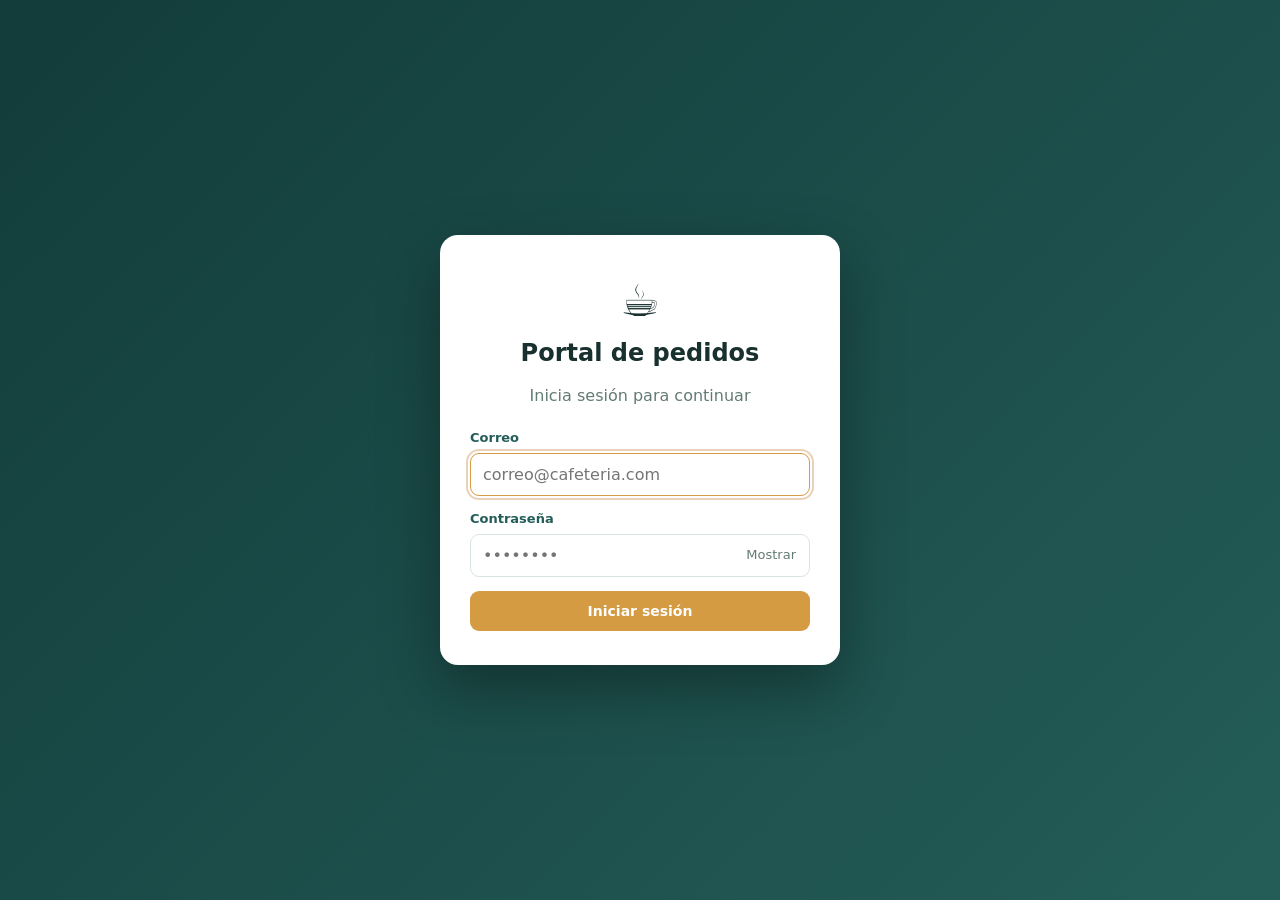
==== wwwroot/index.html @ cc50c9fa "Subi toda la base de datos con el HTML" ====
<!DOCTYPE html>
<html lang="es">
<head>
  <meta charset="utf-8">
  <meta name="viewport" content="width=device-width, initial-scale=1">
  <title>Iniciar sesión · Cafetería</title>
  <meta name="theme-color" content="#123c3a">
  <meta name="apple-mobile-web-app-capable" content="yes">
  <meta name="apple-mobile-web-app-status-bar-style" content="default">
  <meta name="apple-mobile-web-app-title" content="Cafetería">
  <link rel="manifest" href="manifest.webmanifest">
  <link rel="icon" type="image/png" href="icons/favicon-48.png">
  <link rel="apple-touch-icon" href="icons/apple-touch-icon.png">
  <link rel="stylesheet" href="css/estilos.css">
</head>
<body data-pagina="login">
<div class="login-fondo">
  <form class="login-tarjeta" id="login-form" novalidate>
    <div class="logo">☕</div>
    <h1>Portal de pedidos</h1>
    <p class="sub">Inicia sesión para continuar</p>

    <div id="login-error" class="aviso aviso-error" hidden></div>

    <div class="campo">
      <label for="correo">Correo</label>
      <input type="email" id="correo" autocomplete="username" placeholder="correo@cafeteria.com" autofocus>
    </div>
    <div class="campo">
      <label for="contrasena">Contraseña</label>
      <div class="campo-clave">
        <input type="password" id="contrasena" autocomplete="current-password" placeholder="••••••••">
        <button type="button" id="ver-clave">Mostrar</button>
      </div>
    </div>

    <button type="submit" class="btn btn-primario btn-bloque" id="btn-entrar">Iniciar sesión</button>
    <button type="button" class="btn btn-secundario btn-bloque pwa-instalar" id="btn-instalar-app" hidden>📲 Instalar aplicación</button>
  </form>
</div>
<script src="js/app.js"></script>
<script src="js/login.js"></script>
</body>
</html>
---- wwwroot/css/estilos.css ----
:root {
  --cafe-oscuro: #123c3a;
  --cafe: #245d58;
  --acento: #d49b43;
  --acento-oscuro: #b67d2e;
  --crema: #f4f7f4;
  --superficie: #ffffff;
  --borde: #d8e5df;
  --texto: #18302e;
  --suave: #637b75;
  --ok: #2e7d4f;
  --ok-fondo: #e4f3ea;
  --error: #b3372f;
  --error-fondo: #fbe9e7;
  --aviso: #9a6412;
  --aviso-fondo: #fdf1d9;
  --radio: 12px;
  --sombra: 0 1px 3px rgba(18, 60, 58, .08), 0 6px 18px rgba(18, 60, 58, .06);
}

* { box-sizing: border-box; }

body {
  margin: 0;
  font-family: system-ui, -apple-system, "Segoe UI", Roboto, "Helvetica Neue", Arial, sans-serif;
  background: var(--crema);
  color: var(--texto);
  line-height: 1.45;
}

h1, h2, h3 { margin: 0; line-height: 1.2; }
button, input, select, textarea { font: inherit; color: inherit; }
[hidden] { display: none !important; }

/* ---------- Layout ---------- */
.layout { display: flex; min-height: 100vh; }
.principal { flex: 1; min-width: 0; display: flex; flex-direction: column; }
.contenido { padding: 24px; max-width: 1280px; width: 100%; margin: 0 auto; }

.sidebar {
  width: 250px;
  background: var(--cafe-oscuro);
  color: #edf7f2;
  position: sticky;
  top: 0;
  height: 100vh;
  display: flex;
  flex-direction: column;
  padding: 20px 14px;
  flex-shrink: 0;
  z-index: 30;
}
.marca { display: flex; align-items: center; gap: 12px; padding: 4px 8px 20px; }
.marca .logo { font-size: 28px; }
.marca strong { display: block; font-size: 17px; }
.marca small { color: #bad6ce; }

.sidebar nav { display: flex; flex-direction: column; gap: 4px; flex: 1; overflow-y: auto; }
.sidebar nav a {
  display: flex; align-items: center; gap: 12px;
  padding: 10px 12px; border-radius: 10px;
  color: #e0f0ea; text-decoration: none; font-size: 15px;
}
.sidebar nav a:hover { background: rgba(255, 255, 255, .08); }
.sidebar nav a.activo { background: var(--acento); color: #fff; font-weight: 600; }

.usuario-caja { border-top: 1px solid rgba(255, 255, 255, .15); padding: 14px 8px 0; }
.usuario-caja strong { display: block; }
.usuario-caja small { color: #bad6ce; display: block; margin-bottom: 10px; }

.topbar {
  display: flex; align-items: center; gap: 14px;
  padding: 16px 24px;
  background: var(--superficie);
  border-bottom: 1px solid var(--borde);
  position: sticky; top: 0; z-index: 20;
}
.topbar h1 { font-size: 20px; flex: 1; }
.topbar-usuario { color: var(--suave); font-size: 14px; }
.btn-menu { display: none; background: none; border: 0; font-size: 24px; cursor: pointer; padding: 2px 6px; }
.overlay { display: none; }

@media (max-width: 860px) {
  .sidebar { position: fixed; left: 0; top: 0; transform: translateX(-100%); transition: transform .2s; }
  .sidebar.abierto { transform: translateX(0); }
  .overlay.visible { display: block; position: fixed; inset: 0; background: rgba(0, 0, 0, .4); z-index: 25; }
  .btn-menu { display: inline-block; }
  .contenido { padding: 16px; }
  .topbar { padding: 12px 16px; }
  .topbar-usuario { display: none; }
}

/* ---------- Tarjetas ---------- */
.tarjeta {
  background: var(--superficie);
  border: 1px solid var(--borde);
  border-radius: var(--radio);
  box-shadow: var(--sombra);
}
.tarjeta-cuerpo { padding: 18px; }
.tarjeta-titulo { font-size: 16px; padding: 16px 18px 0; }
.tarjeta-sub { color: var(--suave); font-size: 13px; padding: 2px 18px 0; }

.grid-stats { display: grid; grid-template-columns: repeat(auto-fit, minmax(190px, 1fr)); gap: 14px; margin-bottom: 20px; }
.stat { padding: 18px; }
.stat .etiqueta { color: var(--suave); font-size: 13px; }
.stat .valor { font-size: 28px; font-weight: 700; margin-top: 4px; }
.stat.alerta .valor { color: var(--aviso); }
.stat.peligro .valor { color: var(--error); }
.stat.bueno .valor { color: var(--ok); }

.grid-2 { display: grid; grid-template-columns: 1fr 1fr; gap: 18px; }
@media (max-width: 1000px) { .grid-2 { grid-template-columns: 1fr; } }

/* ---------- Botones ---------- */
.btn {
  display: inline-flex; align-items: center; justify-content: center; gap: 6px;
  padding: 9px 16px; border-radius: 9px;
  border: 1px solid transparent; cursor: pointer;
  font-weight: 600; font-size: 14px; text-decoration: none;
  transition: background .15s, border-color .15s;
}
.btn:disabled { opacity: .6; cursor: not-allowed; }
.btn-primario { background: var(--acento); color: #fff; }
.btn-primario:hover:not(:disabled) { background: var(--acento-oscuro); }
.btn-secundario { background: var(--superficie); border-color: var(--borde); color: var(--texto); }
.btn-secundario:hover:not(:disabled) { background: #f3ece1; }
.btn-peligro { background: var(--error); color: #fff; }
.btn-peligro:hover:not(:disabled) { background: #8f2b24; }
.btn-chico { padding: 5px 10px; font-size: 13px; }
.btn-bloque { width: 100%; }
.btn-fantasma { background: transparent; color: #e0f0ea; border-color: rgba(255, 255, 255, .25); }
.btn-fantasma:hover { background: rgba(255, 255, 255, .1); }

/* ---------- Formularios ---------- */
input, select, textarea {
  width: 100%;
  padding: 9px 12px;
  border: 1px solid var(--borde);
  border-radius: 9px;
  background: #fff;
}
input:focus, select:focus, textarea:focus { outline: 2px solid rgba(194, 124, 58, .35); border-color: var(--acento); }
label { display: block; font-size: 13px; font-weight: 600; margin-bottom: 5px; color: var(--cafe); }
.campo { margin-bottom: 14px; }
.campo small { color: var(--suave); }
.form-grid { display: grid; grid-template-columns: 1fr 1fr; gap: 0 16px; }
.form-grid .completo { grid-column: 1 / -1; }
@media (max-width: 600px) { .form-grid { grid-template-columns: 1fr; } }

.barra-herramientas { display: flex; flex-wrap: wrap; gap: 10px; margin-bottom: 16px; align-items: flex-end; }
.barra-herramientas .grow { flex: 1; min-width: 200px; }
.barra-herramientas select, .barra-herramientas input { width: auto; min-width: 170px; }
.barra-herramientas input[type="search"] { width: 100%; }
.filtro { display: flex; flex-direction: column; }
.filtro label { margin-bottom: 3px; font-size: 12px; }

/* ---------- Tablas ---------- */
.tabla-wrap { overflow-x: auto; }
table { width: 100%; border-collapse: collapse; font-size: 14px; }
th {
  text-align: left; font-size: 12px; text-transform: uppercase; letter-spacing: .04em;
  color: var(--suave); padding: 12px 16px; border-bottom: 1px solid var(--borde); white-space: nowrap;
}
td { padding: 12px 16px; border-bottom: 1px solid #f0e9dd; vertical-align: middle; }
tbody tr:last-child td { border-bottom: 0; }
tbody tr:hover { background: #fdfaf5; }
td small { display: block; color: var(--suave); }
.col-acciones { width: 1%; white-space: nowrap; text-align: right; }
td.col-acciones { display: table-cell; }
td.col-acciones .btn + .btn { margin-left: 6px; }
.num { text-align: right; font-variant-numeric: tabular-nums; }
.vacio { text-align: center; color: var(--suave); padding: 28px 16px; }

/* ---------- Insignias ---------- */
.badge { display: inline-block; padding: 3px 10px; border-radius: 999px; font-size: 12px; font-weight: 600; white-space: nowrap; }
.badge-ok { background: var(--ok-fondo); color: var(--ok); }
.badge-error { background: var(--error-fondo); color: var(--error); }
.badge-aviso { background: var(--aviso-fondo); color: var(--aviso); }
.badge-gris { background: #eee7dc; color: var(--suave); }

/* ---------- Dialogos ---------- */
dialog.dialogo {
  border: 0; border-radius: 14px; padding: 0;
  width: min(560px, calc(100vw - 32px));
  box-shadow: 0 20px 60px rgba(0, 0, 0, .3);
  color: var(--texto);
}
dialog.dialogo-chico { width: min(400px, calc(100vw - 32px)); }
dialog.dialogo-ancho { width: min(760px, calc(100vw - 32px)); }
dialog.dialogo::backdrop { background: rgba(35, 20, 12, .55); }
.dialogo-cab { padding: 18px 22px; border-bottom: 1px solid var(--borde); display: flex; justify-content: space-between; align-items: center; }
.dialogo-cab h2 { font-size: 18px; }
.dialogo-cuerpo { padding: 20px 22px; max-height: 70vh; overflow-y: auto; }
.dialogo-pie { padding: 14px 22px; border-top: 1px solid var(--borde); display: flex; justify-content: flex-end; gap: 10px; background: #fcf9f4; border-radius: 0 0 14px 14px; }
.cerrar { background: none; border: 0; font-size: 22px; cursor: pointer; color: var(--suave); }

/* ---------- Mensajes ---------- */
.aviso { padding: 10px 14px; border-radius: 9px; font-size: 14px; margin-bottom: 14px; }
.aviso-error { background: var(--error-fondo); color: var(--error); }
.aviso-ok { background: var(--ok-fondo); color: var(--ok); }

#toasts { position: fixed; right: 18px; bottom: 18px; display: flex; flex-direction: column; gap: 10px; z-index: 1000; }
.toast {
  background: var(--cafe-oscuro); color: #fff; padding: 12px 16px; border-radius: 10px;
  box-shadow: 0 8px 24px rgba(0, 0, 0, .25); max-width: 360px; font-size: 14px;
  border-left: 5px solid var(--ok); animation: entra .2s ease-out;
}
.toast.error { border-left-color: #ef6b5f; }
@keyframes entra { from { opacity: 0; transform: translateY(8px); } to { opacity: 1; transform: none; } }

/* ---------- Login ---------- */
.login-fondo {
  min-height: 100vh; display: grid; place-items: center; padding: 20px;
  background: linear-gradient(135deg, var(--cafe-oscuro), var(--cafe));
}
.login-tarjeta {
  background: #fff; border-radius: 18px; padding: 34px 30px; width: min(400px, 100%);
  box-shadow: 0 24px 60px rgba(0, 0, 0, .35);
}
.login-tarjeta .logo { font-size: 44px; text-align: center; }
.login-tarjeta h1 { text-align: center; font-size: 24px; margin: 6px 0 4px; }
.login-tarjeta .sub { text-align: center; color: var(--suave); margin-bottom: 22px; }
.campo-clave { position: relative; }
.campo-clave button {
  position: absolute; right: 6px; top: 50%; transform: translateY(-50%);
  background: none; border: 0; cursor: pointer; color: var(--suave); padding: 6px 8px; font-size: 13px;
}
.demo { margin-top: 16px; font-size: 12px; color: var(--suave); text-align: center; }

/* ---------- Nuevo pedido ---------- */
.pedido-layout { display: grid; grid-template-columns: 1fr 390px; gap: 18px; align-items: start; }
@media (max-width: 1050px) { .pedido-layout { grid-template-columns: 1fr; } }
.chips { display: flex; flex-wrap: wrap; gap: 8px; margin: 12px 0; }
.chip {
  border: 1px solid var(--borde); background: #fff; border-radius: 999px;
  padding: 6px 14px; cursor: pointer; font-size: 13px; font-weight: 600;
}
.chip.activo { background: var(--cafe); border-color: var(--cafe); color: #fff; }
.grid-productos { display: grid; grid-template-columns: repeat(auto-fill, minmax(190px, 1fr)); gap: 12px; }
.producto-card { padding: 14px; display: flex; flex-direction: column; gap: 6px; }
.producto-card h3 { font-size: 15px; }
.producto-card .cat { font-size: 12px; color: var(--acento-oscuro); font-weight: 600; }
.producto-card .desc { font-size: 13px; color: var(--suave); flex: 1; }
.producto-card .precio { font-size: 18px; font-weight: 700; }
.producto-card .stock { font-size: 12px; color: var(--suave); }
.producto-card.agotado { opacity: .55; }

.ticket { position: sticky; top: 84px; }
.ticket-lineas { max-height: 340px; overflow-y: auto; }
.linea { padding: 12px 0; border-bottom: 1px dashed var(--borde); }
.linea-top { display: flex; justify-content: space-between; gap: 8px; font-weight: 600; font-size: 14px; }
.linea-ctrl { display: flex; align-items: center; gap: 6px; margin: 8px 0 6px; }
.linea-ctrl input { width: 58px; text-align: center; padding: 5px; }
.linea-ctrl .btn { padding: 3px 10px; }
.linea-ctrl .sub { margin-left: auto; font-weight: 700; }
.linea input.obs { font-size: 13px; padding: 6px 10px; }
.ticket-total { display: flex; justify-content: space-between; align-items: center; font-size: 20px; font-weight: 700; padding: 14px 0; }

/* ---------- Detalle de pedido ---------- */
.detalle-datos { display: grid; grid-template-columns: repeat(auto-fit, minmax(160px, 1fr)); gap: 12px; margin-bottom: 18px; }
.detalle-datos div span { display: block; font-size: 12px; color: var(--suave); }
.detalle-datos div strong { font-size: 15px; }

.tabla-titulo { display: flex; justify-content: space-between; align-items: center; padding: 16px 18px 6px; }

/* Acabados de la identidad visual verde petróleo */
:focus-visible { outline: 3px solid #d49b43; outline-offset: 2px; }
::selection { background: #d9eee6; color: #123c3a; }

/* ---------- PWA: instalación opcional ---------- */
.pwa-instalar { white-space: nowrap; }
.login-tarjeta .pwa-instalar { margin-top: 12px; }
@media (max-width: 480px) {
  .topbar .pwa-instalar { font-size: 12px; padding: 7px 9px; }
}
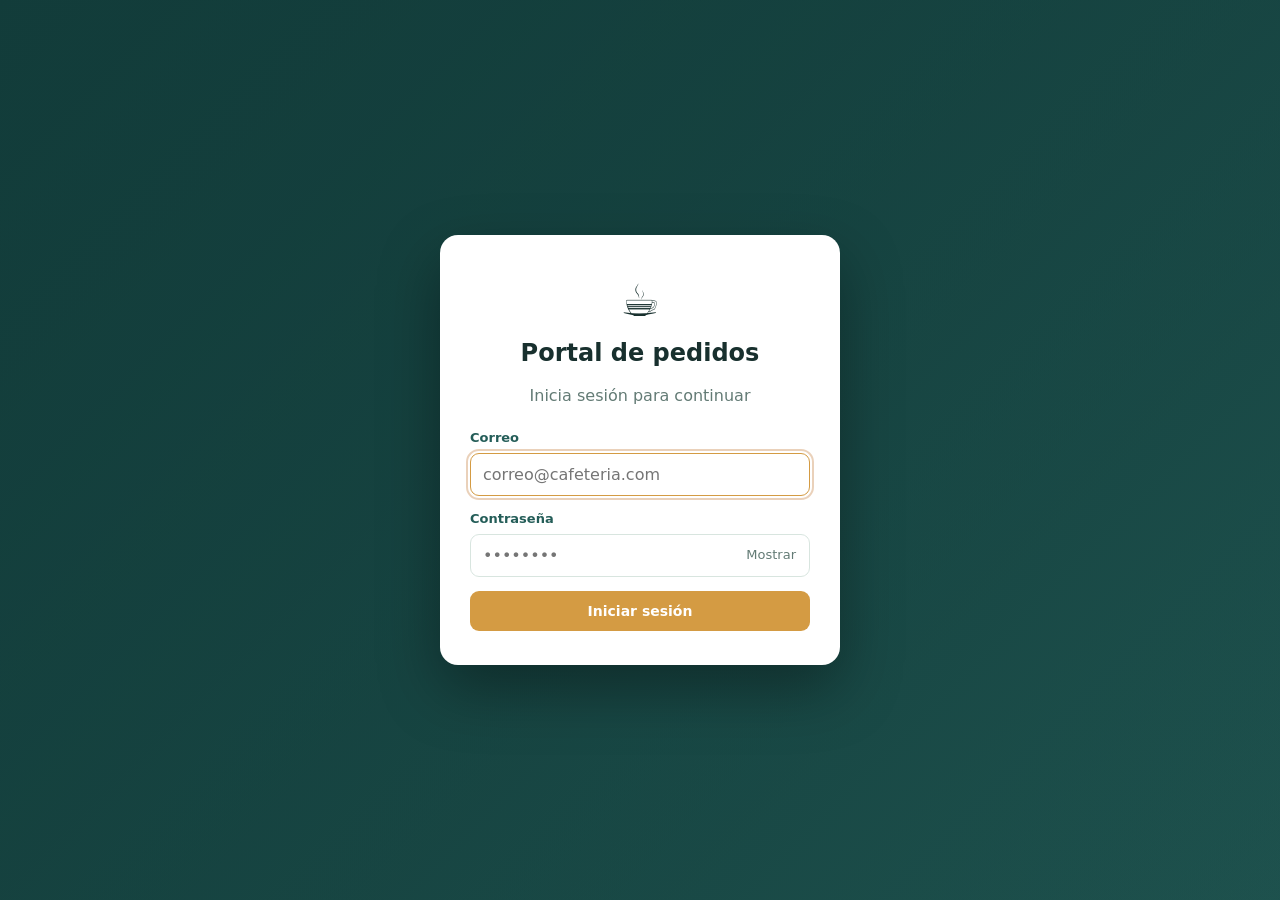
==== commit 179e79b6: "Correo de registro, exportar a Excel con graficas, paginacion y carrusel de inicio" ====
--- a/wwwroot/index.html
+++ b/wwwroot/index.html
@@ -1,4 +1,8 @@
 <!DOCTYPE html>
+<!--
+  MODULO DISENO - Pantalla de inicio de sesion
+  Usa estilos.css y el menu compartido de app.js
+-->
 <html lang="es">
 <head>
   <meta charset="utf-8">
@@ -11,10 +15,13 @@
   <link rel="manifest" href="manifest.webmanifest">
   <link rel="icon" type="image/png" href="icons/favicon-48.png">
   <link rel="apple-touch-icon" href="icons/apple-touch-icon.png">
-  <link rel="stylesheet" href="css/estilos.css">
+  <link rel="stylesheet" href="css/estilos.css?v=3">
 </head>
 <body data-pagina="login">
 <div class="login-fondo">
+  <!-- Carrusel de imagenes de la cafeteria (se arma en js/login.js) -->
+  <div class="carrusel" id="carrusel" aria-hidden="true"></div>
+  <div class="carrusel-puntos" id="carrusel-puntos"></div>
   <form class="login-tarjeta" id="login-form" novalidate>
     <div class="logo">☕</div>
     <h1>Portal de pedidos</h1>
@@ -38,7 +45,7 @@
     <button type="button" class="btn btn-secundario btn-bloque pwa-instalar" id="btn-instalar-app" hidden>📲 Instalar aplicación</button>
   </form>
 </div>
-<script src="js/app.js"></script>
-<script src="js/login.js"></script>
+<script src="js/app.js?v=3"></script>
+<script src="js/login.js?v=3"></script>
 </body>
 </html>
--- a/wwwroot/css/estilos.css
+++ b/wwwroot/css/estilos.css
@@ -1,3 +1,10 @@
+/*
+  MODULO DISENO - Hoja de estilos general
+  Paleta de colores de la cafeteria en variables :root
+  Estilos de menu, tarjetas, tablas, formularios, botones y avisos
+  Diseno responsivo para celular y computadora
+*/
+
 :root {
   --cafe-oscuro: #123c3a;
   --cafe: #245d58;
@@ -274,3 +281,50 @@
 @media (max-width: 480px) {
   .topbar .pwa-instalar { font-size: 12px; padding: 7px 9px; }
 }
+
+
+/* ---------- Carrusel del inicio de sesion ---------- */
+.login-fondo { position: relative; overflow: hidden; }
+.carrusel { position: absolute; inset: 0; }
+.carrusel .slide {
+  position: absolute; inset: 0; background-size: cover; background-position: center;
+  opacity: 0; transform: scale(1.06); transition: opacity 1.2s ease, transform 6s ease;
+}
+.carrusel .slide.activa { opacity: 1; transform: scale(1); }
+.carrusel::after {
+  content: ""; position: absolute; inset: 0;
+  background: linear-gradient(135deg, rgba(18, 60, 58, .72), rgba(18, 60, 58, .35));
+}
+.slide-texto {
+  position: absolute; left: 28px; bottom: 54px; z-index: 1;
+  color: #fff; font-size: 22px; font-weight: 700; text-shadow: 0 2px 10px rgba(0, 0, 0, .5);
+}
+.login-tarjeta { position: relative; z-index: 2; }
+.carrusel-puntos {
+  position: absolute; bottom: 22px; left: 50%; transform: translateX(-50%);
+  display: flex; gap: 8px; z-index: 2;
+}
+.carrusel-puntos button {
+  width: 10px; height: 10px; border-radius: 50%; border: 0; padding: 0; cursor: pointer;
+  background: rgba(255, 255, 255, .5); transition: background .2s, width .2s;
+}
+.carrusel-puntos button.activo { background: var(--acento); width: 26px; border-radius: 6px; }
+@media (max-width: 640px) { .slide-texto { display: none; } }
+@media (prefers-reduced-motion: reduce) { .carrusel .slide { transition: opacity .3s; transform: none; } }
+
+/* ---------- Paginacion de tablas ---------- */
+.paginacion {
+  display: flex; flex-wrap: wrap; justify-content: space-between; align-items: center;
+  gap: 10px; padding: 12px 16px; border-top: 1px solid var(--borde); font-size: 13px; color: var(--suave);
+}
+.paginacion-controles { display: flex; flex-wrap: wrap; align-items: center; gap: 6px; }
+.paginacion-controles label { display: inline-flex; align-items: center; gap: 6px; margin: 0 6px 0 0; font-size: 13px; }
+.paginacion-controles select { width: auto; min-width: 0; padding: 4px 8px; }
+.paginacion-pagina { padding: 0 6px; font-weight: 600; color: var(--texto); }
+
+/* ---------- Boton de Excel ---------- */
+.btn-excel { background: #1d6f42; color: #fff; }
+.btn-excel:hover:not(:disabled) { background: #155a35; }
+.barra-derecha { justify-content: flex-end; }
+.barra-herramientas .btn-excel { margin-left: auto; }
+.grid-productos + .paginacion { border-top: 0; padding: 16px 0 0; }
